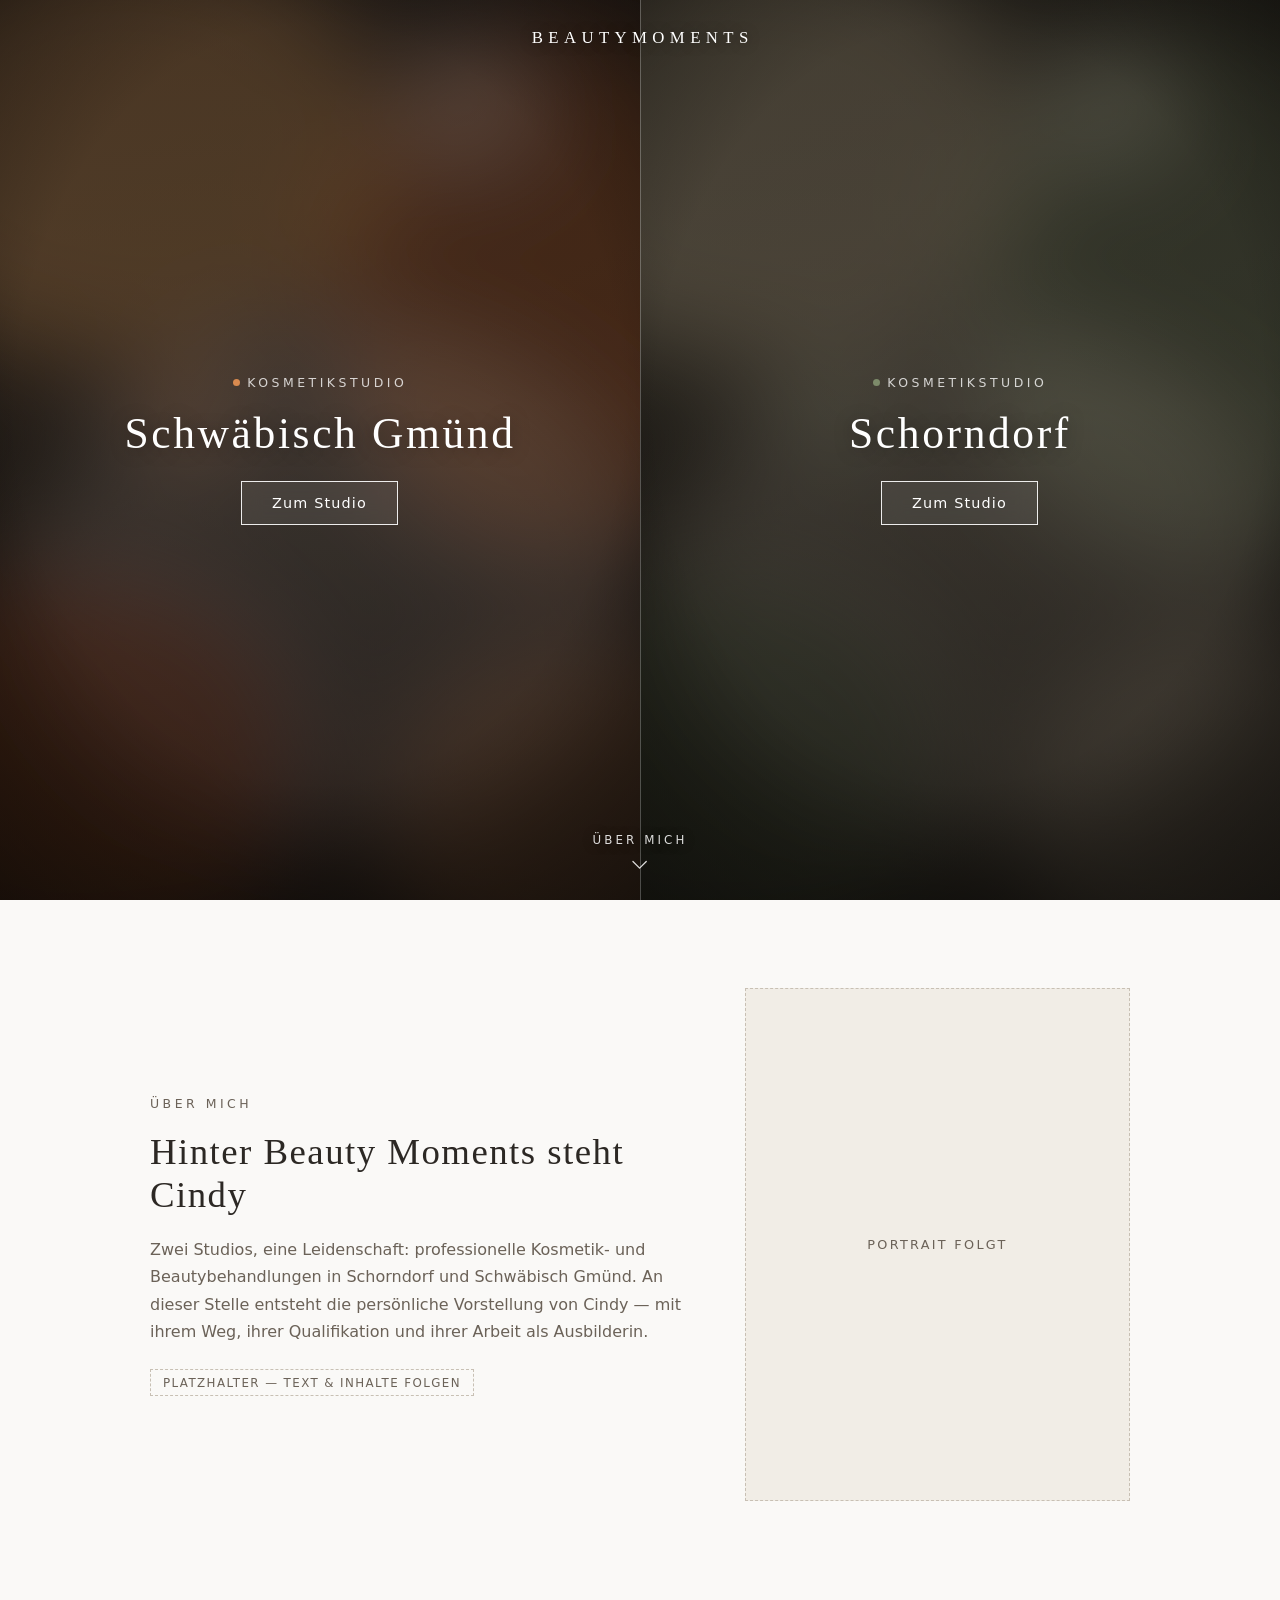
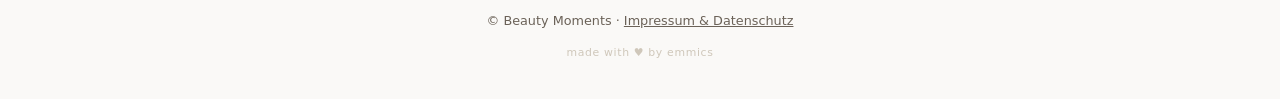
==== public/main/index.html @ 6bbbb347 "Landingpage beautymoments.de + Gmünd-Platzhalter - main/: 50/50-Split (Gmünd | Schorndorf) mit vollf" ====
<!doctype html>
<html lang="de">
  <head>
    <meta charset="UTF-8" />
    <meta name="viewport" content="width=device-width, initial-scale=1.0, viewport-fit=cover" />
    <title>Beauty Moments — Kosmetikstudios Schorndorf & Gmünd</title>
    <meta
      name="description"
      content="Beauty Moments — Kosmetikstudios in Schorndorf und Schwäbisch Gmünd. Dauerhafte Haarentfernung, Gesichtsbehandlungen, Headspa, Microneedling und mehr."
    />
    <meta name="theme-color" content="#1d1b16" />
    <style>
      :root {
        --ink: #2c2824;
        --ink-soft: #6b6258;
        --paper: #faf9f7;
        --accent-schorndorf: #7d8b6a;
        --accent-gmuend: #d98a4f;
      }

      * {
        box-sizing: border-box;
      }

      html {
        scroll-behavior: smooth;
        /* füllt Notch-Bereich und Overscroll, nicht nur den Body */
        background: #1d1b16;
      }

      body {
        margin: 0;
        font-family: system-ui, -apple-system, sans-serif;
        background: var(--paper);
        color: var(--ink);
      }

      h1,
      h2,
      .brand,
      .pane-name {
        font-family: Georgia, "Times New Roman", serif;
        font-weight: normal;
      }

      /* ---------- Split-Hero ---------- */
      .split {
        position: relative;
        display: grid;
        grid-template-columns: 1fr 1fr;
        height: 100svh;
        min-height: 560px;
      }

      .brand {
        position: absolute;
        top: max(1.75rem, env(safe-area-inset-top));
        left: 50%;
        transform: translateX(-50%);
        z-index: 3;
        margin: 0;
        /* gleicht den Letter-Spacing-Nachlauf hinter dem letzten Buchstaben aus */
        padding-left: 0.32em;
        color: #fff;
        font-size: 1.05rem;
        letter-spacing: 0.32em;
        text-transform: uppercase;
        white-space: nowrap;
        text-shadow: 0 1px 14px rgba(0, 0, 0, 0.45);
        pointer-events: none;
      }

      .pane {
        position: relative;
        display: flex;
        align-items: center;
        justify-content: center;
        overflow: hidden;
        text-decoration: none;
        outline: none;
      }

      .pane-bg {
        position: absolute;
        inset: 0;
        background-size: cover;
        background-position: center;
        transform: scale(1.02);
        transition: transform 0.9s cubic-bezier(0.2, 0.6, 0.2, 1);
      }

      .pane-gmuend .pane-bg {
        background-image: url("assets/hero-gmuend.svg");
      }

      .pane-schorndorf .pane-bg {
        background-image: url("assets/hero-schorndorf.svg");
      }

      .pane::after {
        content: "";
        position: absolute;
        inset: 0;
        background: linear-gradient(
          to bottom,
          rgba(10, 8, 6, 0.38),
          rgba(10, 8, 6, 0.28) 45%,
          rgba(10, 8, 6, 0.55)
        );
        transition: background-color 0.5s ease;
      }

      .pane:hover .pane-bg,
      .pane:focus-visible .pane-bg {
        transform: scale(1.07);
      }

      .pane-content {
        position: relative;
        z-index: 2;
        display: flex;
        flex-direction: column;
        align-items: center;
        gap: 1.1rem;
        padding: 2rem;
        text-align: center;
        color: #fff;
      }

      .pane-eyebrow {
        font-size: 0.78rem;
        letter-spacing: 0.28em;
        text-transform: uppercase;
        color: rgba(255, 255, 255, 0.78);
      }

      .pane-eyebrow::before {
        content: "";
        display: inline-block;
        width: 7px;
        height: 7px;
        border-radius: 50%;
        margin-right: 0.6em;
        vertical-align: 1px;
      }

      .pane-gmuend .pane-eyebrow::before {
        background: var(--accent-gmuend);
      }

      .pane-schorndorf .pane-eyebrow::before {
        background: var(--accent-schorndorf);
      }

      .pane-name {
        font-size: clamp(1.7rem, 3.4vw, 2.8rem);
        letter-spacing: 0.06em;
        margin: 0;
        text-shadow: 0 2px 18px rgba(0, 0, 0, 0.35);
      }

      .pane-cta {
        margin-top: 0.4rem;
        padding: 0.8rem 1.9rem;
        font-size: 0.9rem;
        letter-spacing: 0.08em;
        color: #fff;
        border: 1px solid rgba(255, 255, 255, 0.9);
        background: rgba(255, 255, 255, 0.08);
        backdrop-filter: blur(10px);
        -webkit-backdrop-filter: blur(10px);
        transition: background 0.35s ease, color 0.35s ease;
      }

      .pane:hover .pane-cta,
      .pane:focus-visible .pane-cta {
        background: rgba(255, 255, 255, 0.92);
        color: var(--ink);
      }

      .split::before {
        content: "";
        position: absolute;
        left: 50%;
        top: 0;
        bottom: 0;
        width: 1px;
        background: rgba(255, 255, 255, 0.25);
        z-index: 2;
        pointer-events: none;
      }

      /* ---------- Scroll-Hinweis ---------- */
      .scroll-hint {
        position: absolute;
        left: 50%;
        bottom: max(1.6rem, env(safe-area-inset-bottom));
        transform: translateX(-50%);
        z-index: 3;
        display: flex;
        flex-direction: column;
        align-items: center;
        gap: 0.45rem;
        color: rgba(255, 255, 255, 0.85);
        font-size: 0.74rem;
        letter-spacing: 0.26em;
        text-transform: uppercase;
        text-decoration: none;
        text-shadow: 0 1px 10px rgba(0, 0, 0, 0.5);
      }

      .scroll-hint svg {
        width: 20px;
        height: 20px;
        animation: bob 2.2s ease-in-out infinite;
      }

      @keyframes bob {
        0%,
        100% {
          transform: translateY(0);
          opacity: 0.85;
        }
        50% {
          transform: translateY(7px);
          opacity: 1;
        }
      }

      @media (prefers-reduced-motion: reduce) {
        .scroll-hint svg {
          animation: none;
        }
        html {
          scroll-behavior: auto;
        }
      }

      /* ---------- Über mich ---------- */
      .about {
        padding: 5.5rem max(1.5rem, env(safe-area-inset-right)) 5rem
          max(1.5rem, env(safe-area-inset-left));
      }

      .about-inner {
        max-width: 980px;
        margin: 0 auto;
        display: grid;
        grid-template-columns: 1.4fr 1fr;
        gap: 3.5rem;
        align-items: center;
      }

      .about-eyebrow {
        font-size: 0.78rem;
        letter-spacing: 0.28em;
        text-transform: uppercase;
        color: var(--ink-soft);
        margin: 0 0 1rem;
      }

      .about h2 {
        font-size: clamp(1.6rem, 3vw, 2.3rem);
        letter-spacing: 0.04em;
        margin: 0 0 1.25rem;
      }

      .about p {
        line-height: 1.7;
        color: var(--ink-soft);
        margin: 0 0 1rem;
      }

      .placeholder-note {
        display: inline-block;
        margin-top: 0.5rem;
        padding: 0.35rem 0.75rem;
        font-size: 0.74rem;
        letter-spacing: 0.12em;
        text-transform: uppercase;
        color: var(--ink-soft);
        border: 1px dashed #c8c0b4;
      }

      .portrait-placeholder {
        aspect-ratio: 3 / 4;
        display: flex;
        align-items: center;
        justify-content: center;
        border: 1px dashed #c8c0b4;
        background: #f1ede6;
        color: var(--ink-soft);
        font-size: 0.8rem;
        letter-spacing: 0.18em;
        text-transform: uppercase;
        text-align: center;
        padding: 1rem;
      }

      /* ---------- Footer ---------- */
      footer {
        padding: 2rem max(1.5rem, env(safe-area-inset-right))
          max(2.5rem, calc(1rem + env(safe-area-inset-bottom)))
          max(1.5rem, env(safe-area-inset-left));
        text-align: center;
        font-size: 0.8rem;
        color: var(--ink-soft);
      }

      footer a {
        color: inherit;
      }

      .made-by {
        margin: 1.1rem 0 0;
        font-size: 0.68rem;
        letter-spacing: 0.06em;
        color: #cfc7ba;
      }

      .made-by a {
        color: inherit;
        text-decoration: none;
      }

      .made-by a:hover {
        color: var(--ink-soft);
      }

      /* ---------- Mobil ---------- */
      @media (max-width: 720px) {
        .split {
          grid-template-columns: 1fr;
          grid-template-rows: 1fr 1fr;
        }

        .split::before {
          left: 0;
          right: 0;
          top: 50%;
          bottom: auto;
          width: auto;
          height: 1px;
        }

        .brand {
          font-size: 0.85rem;
        }

        .about-inner {
          grid-template-columns: 1fr;
          gap: 2.5rem;
        }

        .portrait-placeholder {
          max-width: 320px;
          margin: 0 auto;
        }
      }
    </style>
  </head>
  <body>
    <header class="split">
      <p class="brand">BeautyMoments</p>

      <a class="pane pane-gmuend" href="https://gmuend.beautymoments.de" aria-label="Zum Studio Schwäbisch Gmünd">
        <span class="pane-bg" aria-hidden="true"></span>
        <span class="pane-content">
          <span class="pane-eyebrow">Kosmetikstudio</span>
          <span class="pane-name">Schwäbisch Gmünd</span>
          <span class="pane-cta">Zum Studio</span>
        </span>
      </a>

      <a class="pane pane-schorndorf" href="https://schorndorf.beautymoments.de" aria-label="Zum Studio Schorndorf">
        <span class="pane-bg" aria-hidden="true"></span>
        <span class="pane-content">
          <span class="pane-eyebrow">Kosmetikstudio</span>
          <span class="pane-name">Schorndorf</span>
          <span class="pane-cta">Zum Studio</span>
        </span>
      </a>

      <a class="scroll-hint" href="#ueber-mich">
        Über mich
        <svg viewBox="0 0 24 24" fill="none" stroke="currentColor" stroke-width="1.5" aria-hidden="true">
          <path d="M4 9l8 8 8-8" stroke-linecap="round" stroke-linejoin="round" />
        </svg>
      </a>
    </header>

    <main>
      <section id="ueber-mich" class="about">
        <div class="about-inner">
          <div>
            <p class="about-eyebrow">Über mich</p>
            <h2>Hinter Beauty Moments steht Cindy</h2>
            <p>
              Zwei Studios, eine Leidenschaft: professionelle Kosmetik- und Beautybehandlungen
              in Schorndorf und Schwäbisch Gmünd. An dieser Stelle entsteht die persönliche
              Vorstellung von Cindy — mit ihrem Weg, ihrer Qualifikation und ihrer Arbeit
              als Ausbilderin.
            </p>
            <span class="placeholder-note">Platzhalter — Text &amp; Inhalte folgen</span>
          </div>
          <div class="portrait-placeholder" role="img" aria-label="Platzhalter für ein Portrait von Cindy">
            Portrait folgt
          </div>
        </div>
      </section>
    </main>

    <footer>
      © Beauty Moments ·
      <a href="https://schorndorf.beautymoments.de/imprint.html">Impressum &amp; Datenschutz</a>
      <p class="made-by">made with ♥ by <a href="https://emmics.de">emmics</a></p>
    </footer>
  </body>
</html>
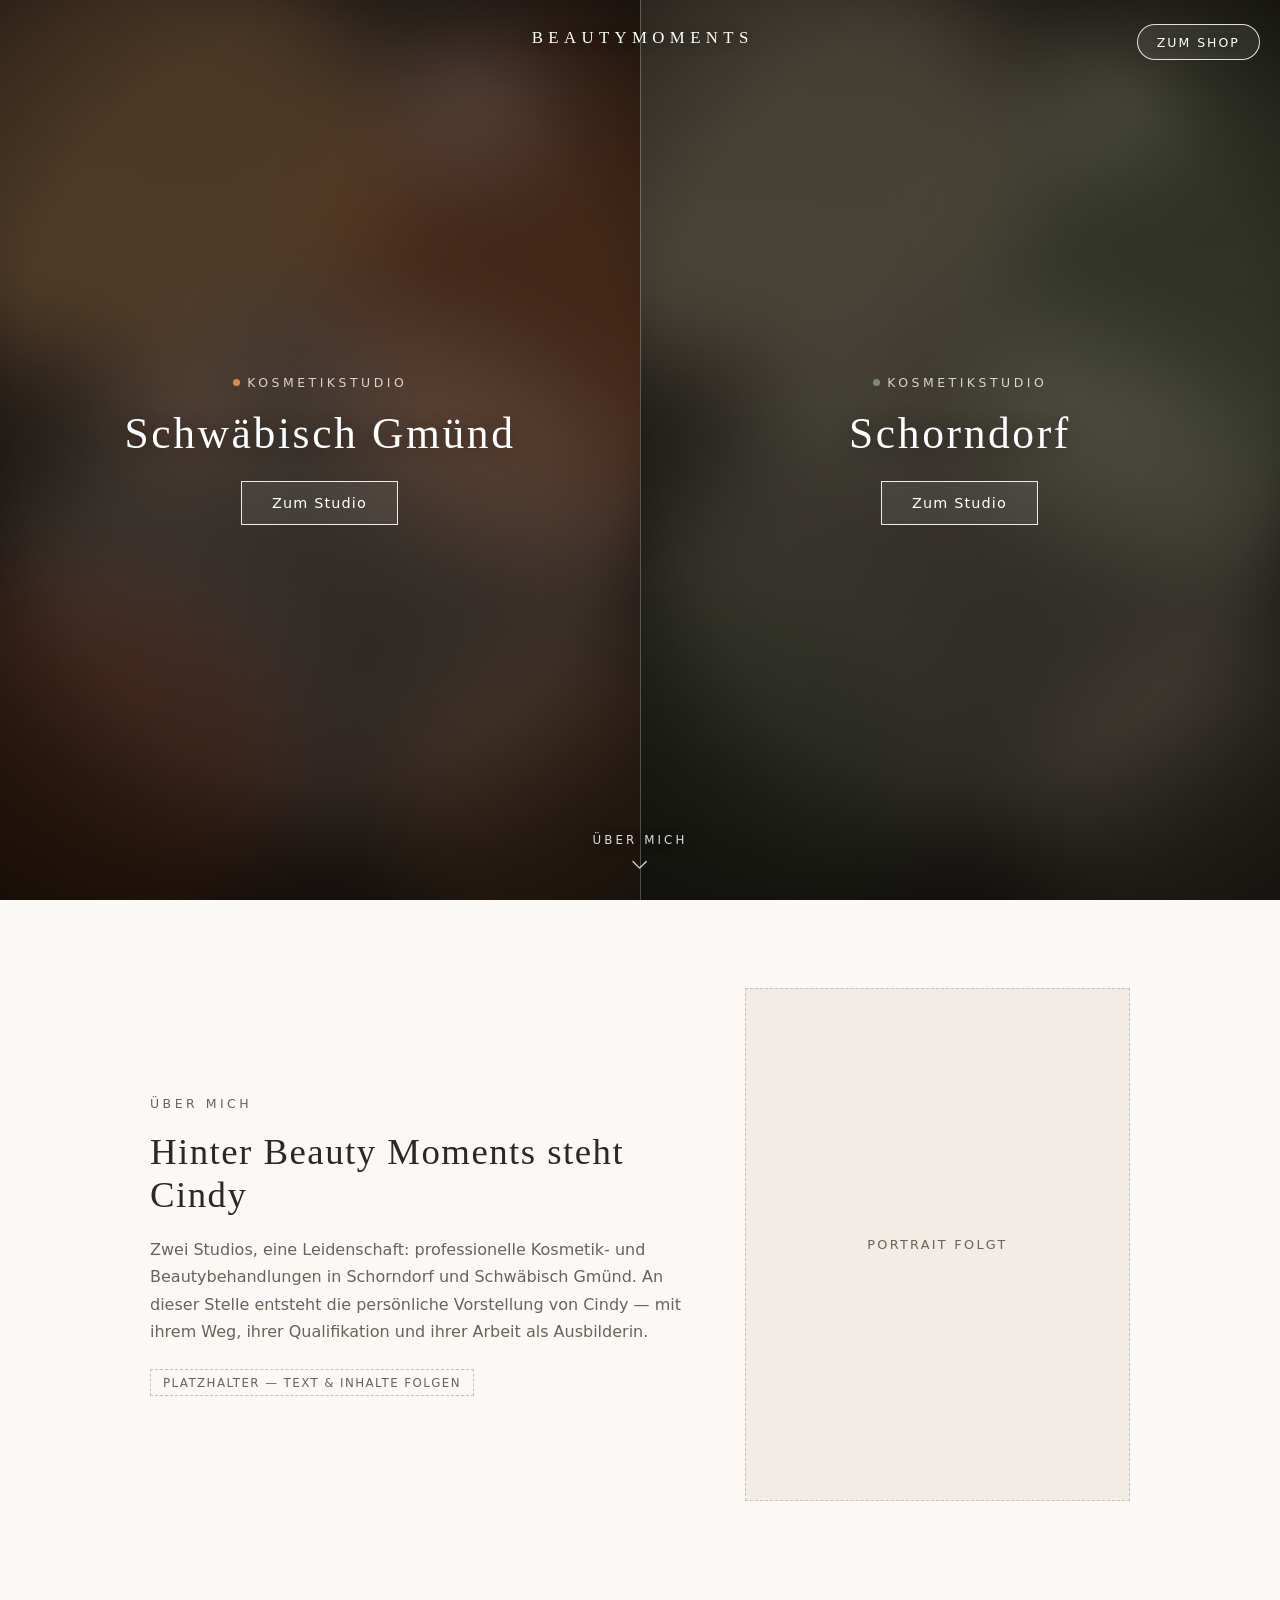
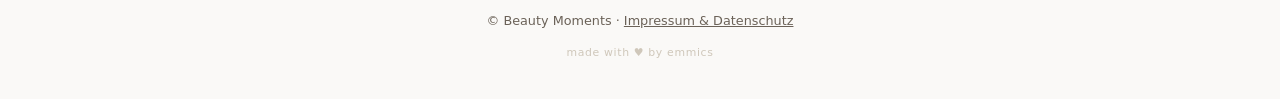
==== commit 8c3c8437: "Add standalone shop demo on /shop (Snipcart-compatible mock) Self-contained preview of the planned s" ====
--- a/public/main/index.html
+++ b/public/main/index.html
@@ -70,6 +70,36 @@
         pointer-events: none;
       }
 
+      /* ---------- Shop-Einstieg ---------- */
+      .shop-link {
+        position: absolute;
+        top: max(1.5rem, env(safe-area-inset-top));
+        right: max(1.25rem, env(safe-area-inset-right));
+        z-index: 4;
+        display: inline-flex;
+        align-items: center;
+        gap: 0.5rem;
+        padding: 0.6rem 1.2rem;
+        color: #fff;
+        font-size: 0.78rem;
+        letter-spacing: 0.16em;
+        text-transform: uppercase;
+        text-decoration: none;
+        border: 1px solid rgba(255, 255, 255, 0.85);
+        border-radius: 999px;
+        background: rgba(255, 255, 255, 0.08);
+        backdrop-filter: blur(10px);
+        -webkit-backdrop-filter: blur(10px);
+        text-shadow: 0 1px 10px rgba(0, 0, 0, 0.4);
+        transition: background 0.3s ease, color 0.3s ease;
+      }
+
+      .shop-link:hover,
+      .shop-link:focus-visible {
+        background: rgba(255, 255, 255, 0.92);
+        color: var(--ink);
+      }
+
       .pane {
         position: relative;
         display: flex;
@@ -362,6 +392,7 @@
   <body>
     <header class="split">
       <p class="brand">BeautyMoments</p>
+      <a class="shop-link" href="shop.html">Zum Shop</a>
 
       <a class="pane pane-gmuend" href="https://gmuend.beautymoments.de" aria-label="Zum Studio Schwäbisch Gmünd">
         <span class="pane-bg" aria-hidden="true"></span>
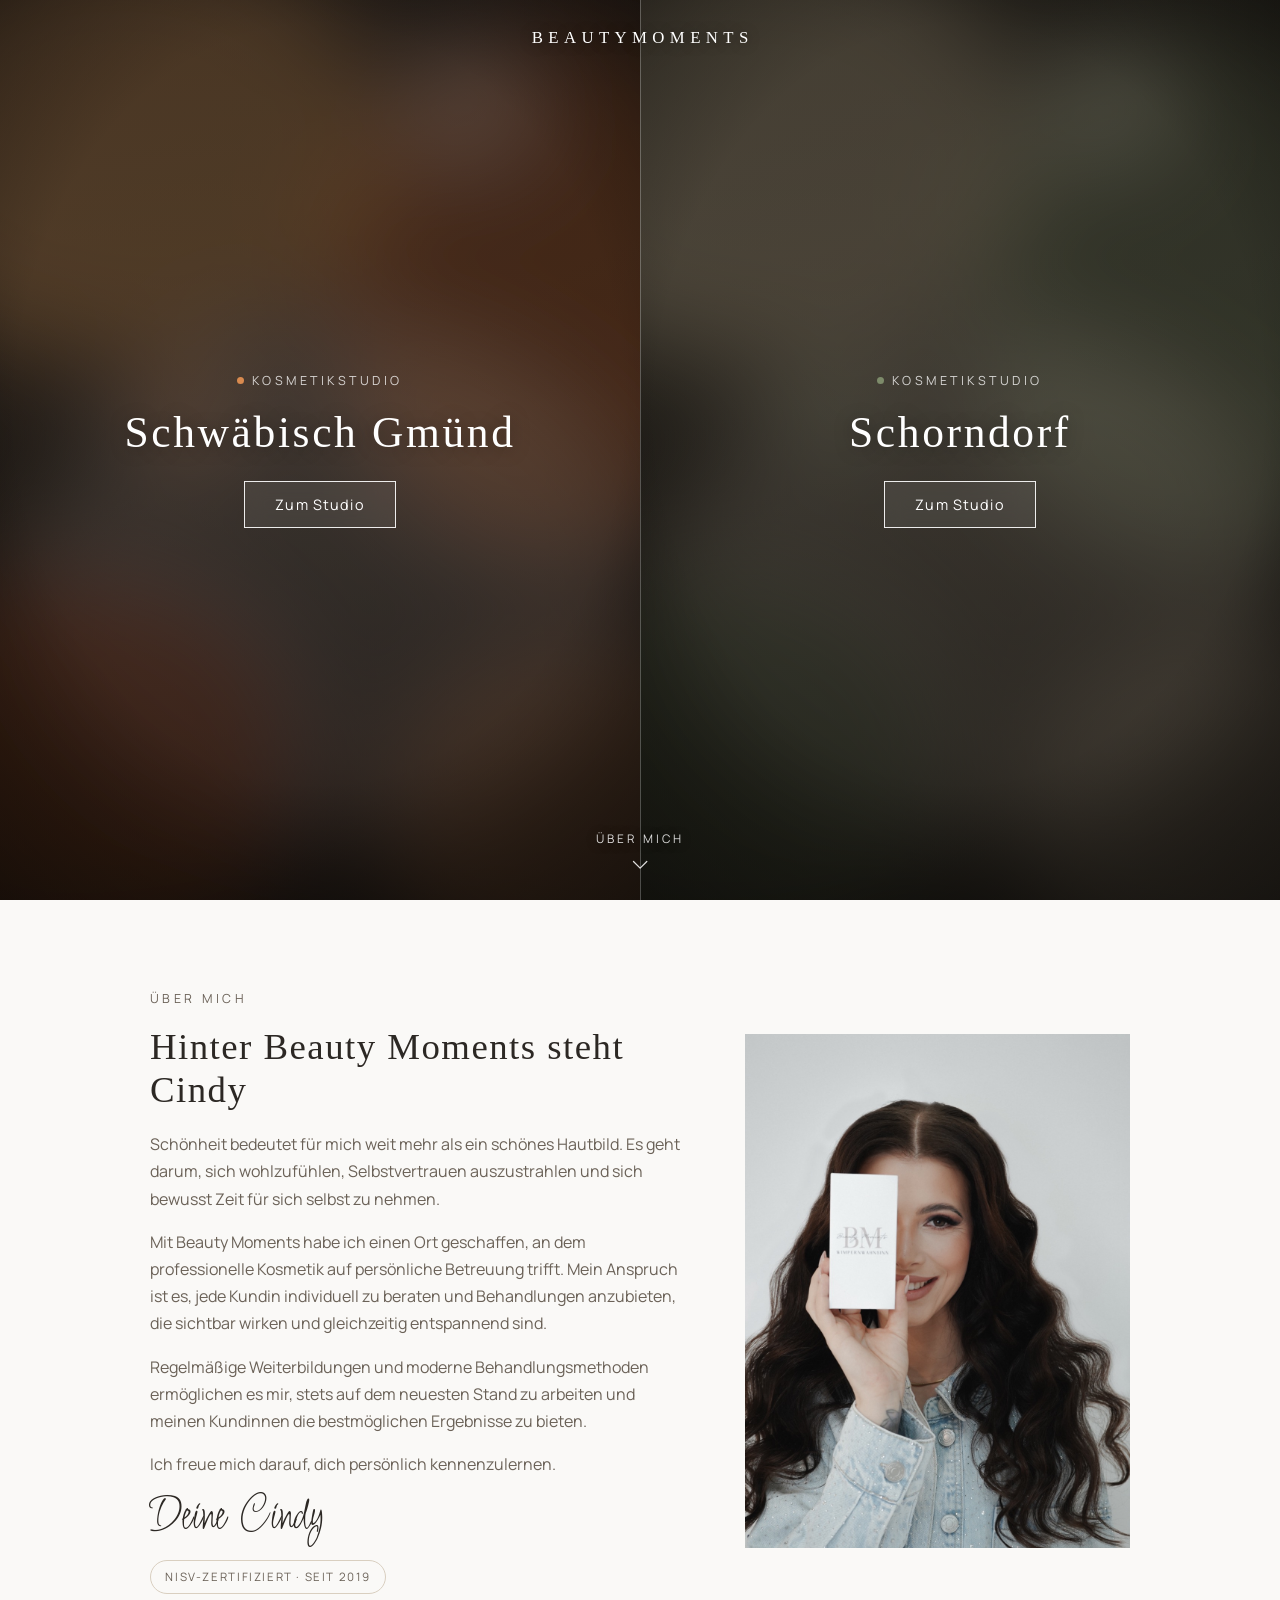
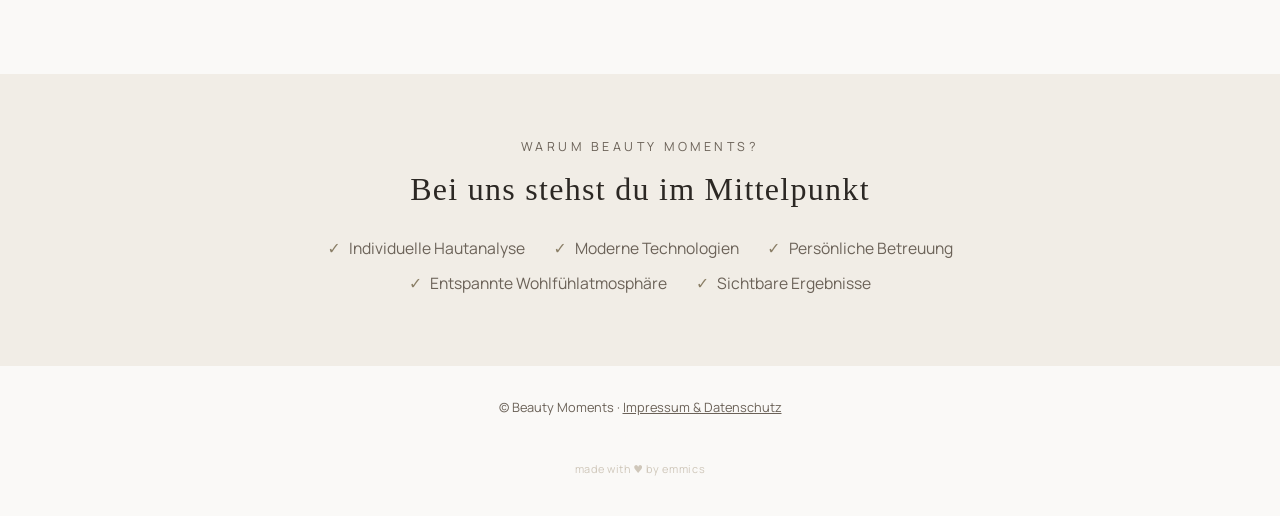
==== commit 99ab741d: "Cindy-Feedback: Schorndorf-Content, Licorice-Signatur, Font-Auswahlseite - Schorndorf: Inhalt/Stylin" ====
--- a/public/main/index.html
+++ b/public/main/index.html
@@ -9,6 +9,9 @@
       content="Beauty Moments — Kosmetikstudios in Schorndorf und Schwäbisch Gmünd. Dauerhafte Haarentfernung, Gesichtsbehandlungen, Headspa, Microneedling und mehr."
     />
     <meta name="theme-color" content="#1d1b16" />
+    <link rel="preconnect" href="https://fonts.googleapis.com" />
+    <link rel="preconnect" href="https://fonts.gstatic.com" crossorigin />
+    <link rel="stylesheet" href="https://fonts.googleapis.com/css2?family=Licorice&family=Manrope:wght@400;500;600;700&display=swap" />
     <style>
       :root {
         --ink: #2c2824;
@@ -30,7 +33,7 @@
 
       body {
         margin: 0;
-        font-family: system-ui, -apple-system, sans-serif;
+        font-family: "Manrope", system-ui, -apple-system, sans-serif;
         background: var(--paper);
         color: var(--ink);
       }
@@ -70,34 +73,14 @@
         pointer-events: none;
       }
 
-      /* ---------- Shop-Einstieg ---------- */
-      .shop-link {
-        position: absolute;
-        top: max(1.5rem, env(safe-area-inset-top));
-        right: max(1.25rem, env(safe-area-inset-right));
-        z-index: 4;
-        display: inline-flex;
-        align-items: center;
-        gap: 0.5rem;
-        padding: 0.6rem 1.2rem;
-        color: #fff;
-        font-size: 0.78rem;
-        letter-spacing: 0.16em;
-        text-transform: uppercase;
+      /* ---------- Versteckter Shop-Link (Footer) ---------- */
+      .shop-hidden {
+        display: block;
+        margin-top: 0.8rem;
+        font-size: 0.68rem;
+        letter-spacing: 0.06em;
+        color: var(--paper); /* = Seitenhintergrund -> praktisch unsichtbar */
         text-decoration: none;
-        border: 1px solid rgba(255, 255, 255, 0.85);
-        border-radius: 999px;
-        background: rgba(255, 255, 255, 0.08);
-        backdrop-filter: blur(10px);
-        -webkit-backdrop-filter: blur(10px);
-        text-shadow: 0 1px 10px rgba(0, 0, 0, 0.4);
-        transition: background 0.3s ease, color 0.3s ease;
-      }
-
-      .shop-link:hover,
-      .shop-link:focus-visible {
-        background: rgba(255, 255, 255, 0.92);
-        color: var(--ink);
       }
 
       .pane {
@@ -301,30 +284,79 @@
         margin: 0 0 1rem;
       }
 
-      .placeholder-note {
+      .about .signature {
+        font-family: "Licorice", "Segoe Script", cursive;
+        font-size: 3.1rem;
+        line-height: 1;
+        color: var(--ink);
+        margin: 0.5rem 0 0;
+      }
+
+      .about .cert-badge {
         display: inline-block;
-        margin-top: 0.5rem;
-        padding: 0.35rem 0.75rem;
-        font-size: 0.74rem;
-        letter-spacing: 0.12em;
+        margin: 1rem 0 0;
+        padding: 0.4rem 0.9rem;
+        font-size: 0.72rem;
+        letter-spacing: 0.14em;
         text-transform: uppercase;
         color: var(--ink-soft);
-        border: 1px dashed #c8c0b4;
-      }
-
-      .portrait-placeholder {
+        border: 1px solid #d9cfc0;
+        border-radius: 999px;
+      }
+
+      .portrait {
         aspect-ratio: 3 / 4;
+        overflow: hidden;
+      }
+
+      .portrait img {
+        width: 100%;
+        height: 100%;
+        object-fit: cover;
+        display: block;
+      }
+
+      /* ---------- Warum Beauty Moments ---------- */
+      .why-band {
+        background: #f1ede6;
+        padding: 4rem max(1.5rem, env(safe-area-inset-right)) 4.5rem
+          max(1.5rem, env(safe-area-inset-left));
+      }
+
+      .why-band-inner {
+        max-width: 900px;
+        margin: 0 auto;
+        text-align: center;
+      }
+
+      .why-band h2 {
+        font-size: clamp(1.5rem, 2.6vw, 2rem);
+        letter-spacing: 0.04em;
+        margin: 0.5rem 0 1.8rem;
+      }
+
+      .why-checks {
+        list-style: none;
+        margin: 0;
+        padding: 0;
+        display: flex;
+        flex-wrap: wrap;
+        justify-content: center;
+        gap: 0.8rem 1.8rem;
+      }
+
+      .why-checks li {
         display: flex;
         align-items: center;
-        justify-content: center;
-        border: 1px dashed #c8c0b4;
-        background: #f1ede6;
+        gap: 0.5rem;
         color: var(--ink-soft);
-        font-size: 0.8rem;
-        letter-spacing: 0.18em;
-        text-transform: uppercase;
-        text-align: center;
-        padding: 1rem;
+        font-size: 0.98rem;
+      }
+
+      .why-checks li::before {
+        content: "✓";
+        color: #8a7e66;
+        font-weight: 700;
       }
 
       /* ---------- Footer ---------- */
@@ -382,7 +414,7 @@
           gap: 2.5rem;
         }
 
-        .portrait-placeholder {
+        .portrait {
           max-width: 320px;
           margin: 0 auto;
         }
@@ -392,7 +424,6 @@
   <body>
     <header class="split">
       <p class="brand">BeautyMoments</p>
-      <a class="shop-link" href="shop.html">Zum Shop</a>
 
       <a class="pane pane-gmuend" href="https://gmuend.beautymoments.de" aria-label="Zum Studio Schwäbisch Gmünd">
         <span class="pane-bg" aria-hidden="true"></span>
@@ -427,23 +458,50 @@
             <p class="about-eyebrow">Über mich</p>
             <h2>Hinter Beauty Moments steht Cindy</h2>
             <p>
-              Zwei Studios, eine Leidenschaft: professionelle Kosmetik- und Beautybehandlungen
-              in Schorndorf und Schwäbisch Gmünd. An dieser Stelle entsteht die persönliche
-              Vorstellung von Cindy — mit ihrem Weg, ihrer Qualifikation und ihrer Arbeit
-              als Ausbilderin.
+              Schönheit bedeutet für mich weit mehr als ein schönes Hautbild. Es geht darum,
+              sich wohlzufühlen, Selbstvertrauen auszustrahlen und sich bewusst Zeit für sich
+              selbst zu nehmen.
             </p>
-            <span class="placeholder-note">Platzhalter — Text &amp; Inhalte folgen</span>
+            <p>
+              Mit Beauty Moments habe ich einen Ort geschaffen, an dem professionelle Kosmetik
+              auf persönliche Betreuung trifft. Mein Anspruch ist es, jede Kundin individuell
+              zu beraten und Behandlungen anzubieten, die sichtbar wirken und gleichzeitig
+              entspannend sind.
+            </p>
+            <p>
+              Regelmäßige Weiterbildungen und moderne Behandlungsmethoden ermöglichen es mir,
+              stets auf dem neuesten Stand zu arbeiten und meinen Kundinnen die bestmöglichen
+              Ergebnisse zu bieten.
+            </p>
+            <p>Ich freue mich darauf, dich persönlich kennenzulernen.</p>
+            <p class="signature">Deine Cindy</p>
+            <p class="cert-badge">NiSV-zertifiziert · seit 2019</p>
           </div>
-          <div class="portrait-placeholder" role="img" aria-label="Platzhalter für ein Portrait von Cindy">
-            Portrait folgt
+          <div class="portrait">
+            <img src="assets/cindy.jpg" alt="Cindy, Inhaberin von Beauty Moments" loading="lazy" decoding="async" />
           </div>
         </div>
       </section>
+
+      <section class="why-band" aria-label="Warum Beauty Moments">
+        <div class="why-band-inner">
+          <p class="about-eyebrow">Warum Beauty Moments?</p>
+          <h2>Bei uns stehst du im Mittelpunkt</h2>
+          <ul class="why-checks">
+            <li>Individuelle Hautanalyse</li>
+            <li>Moderne Technologien</li>
+            <li>Persönliche Betreuung</li>
+            <li>Entspannte Wohlfühlatmosphäre</li>
+            <li>Sichtbare Ergebnisse</li>
+          </ul>
+        </div>
+      </section>
     </main>
 
     <footer>
       © Beauty Moments ·
       <a href="https://schorndorf.beautymoments.de/imprint.html">Impressum &amp; Datenschutz</a>
+      <a class="shop-hidden" href="shop.html">Zum Shop</a>
       <p class="made-by">made with ♥ by <a href="https://emmics.de">emmics</a></p>
     </footer>
   </body>
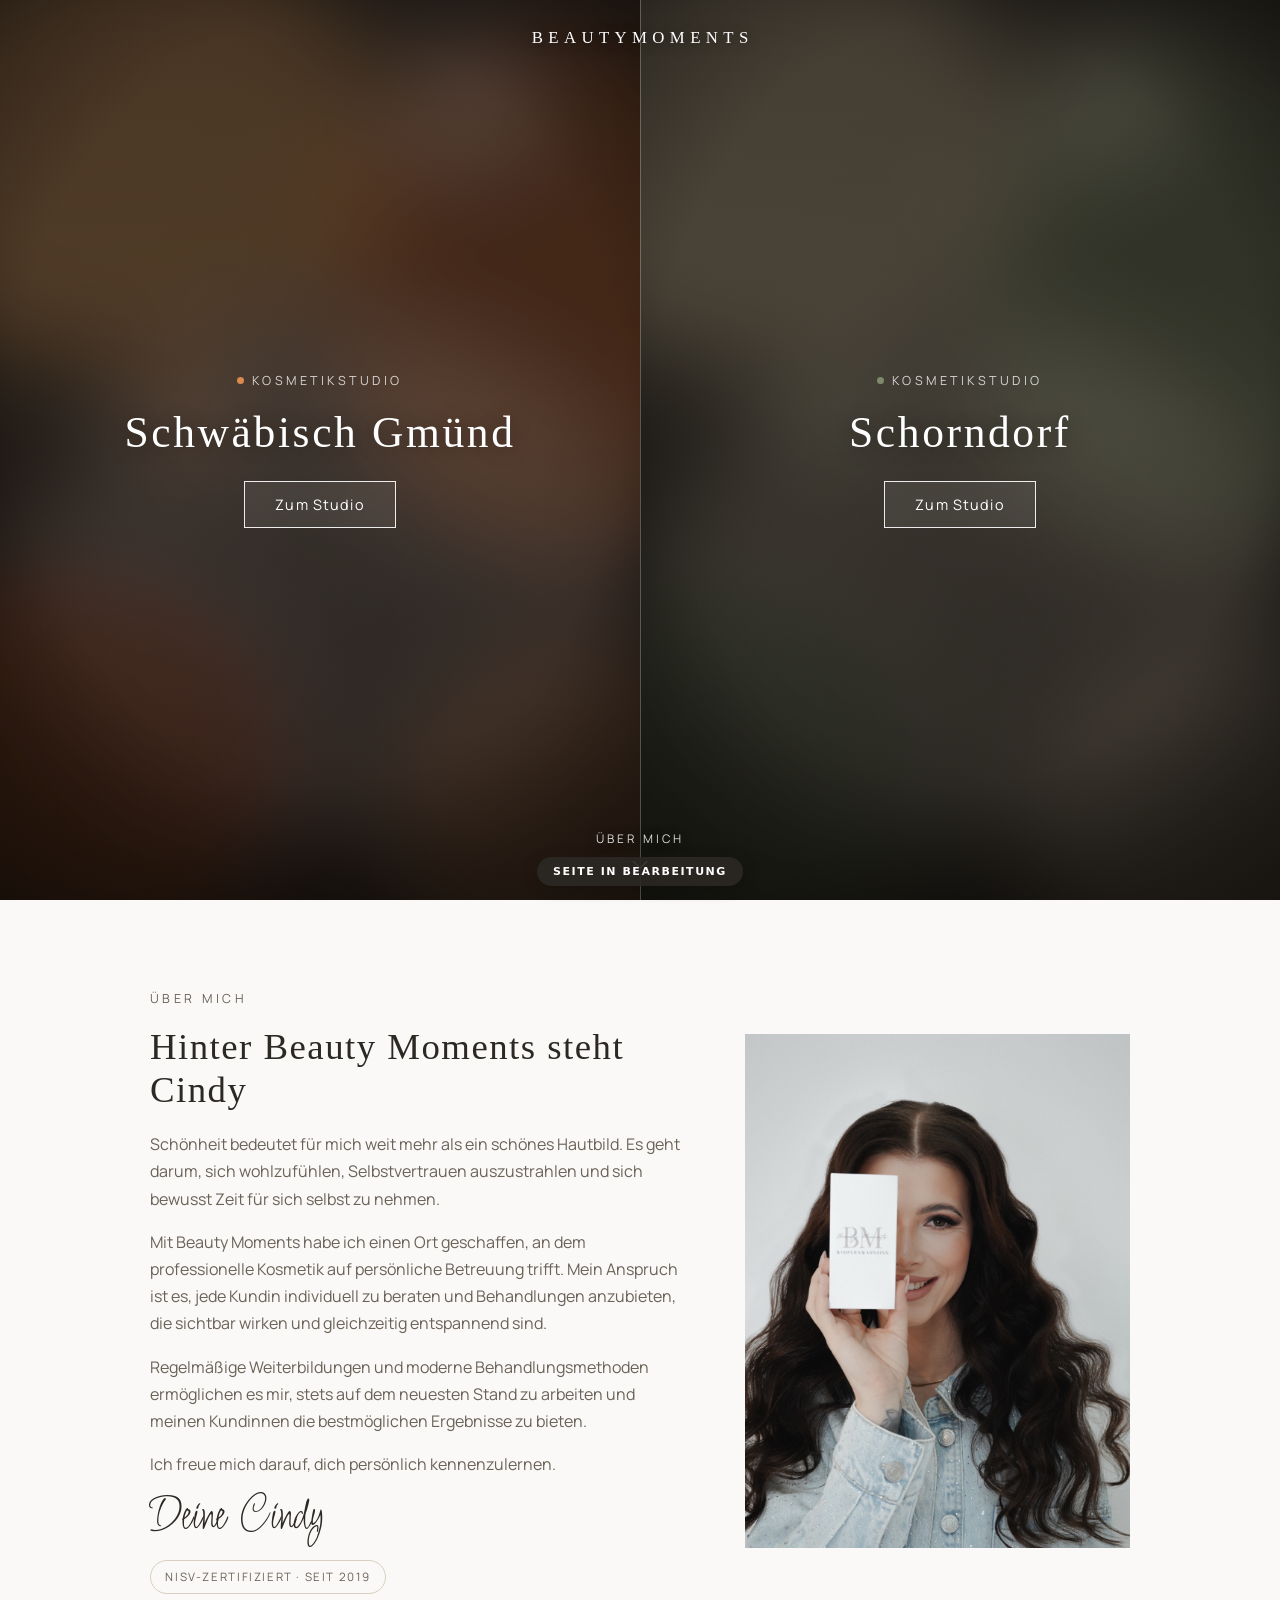
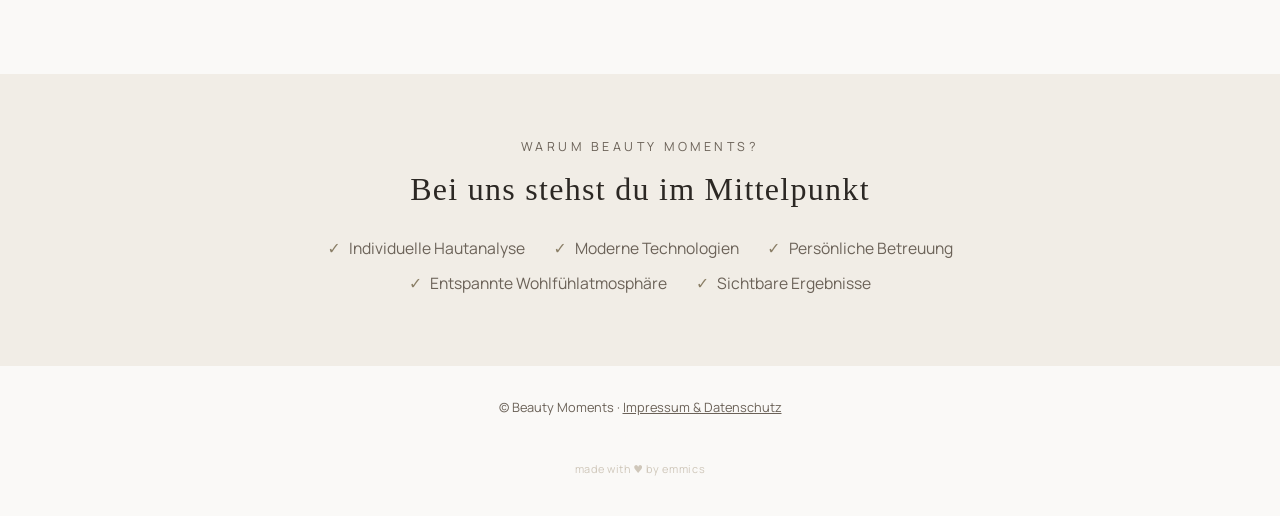
==== commit c982e98e: "Gmünd-Seite aufgebaut, Über-mich vereinheitlicht, Rezensionen, WIP-Badge - Gmünd: vollständige Struk" ====
--- a/public/main/index.html
+++ b/public/main/index.html
@@ -422,6 +422,7 @@
     </style>
   </head>
   <body>
+    <div class="wip-badge" style="position:fixed;left:50%;bottom:max(14px,env(safe-area-inset-bottom));transform:translateX(-50%);z-index:3000;background:rgba(44,40,36,0.9);color:#fff;font:600 11px/1 -apple-system,system-ui,sans-serif;letter-spacing:0.14em;text-transform:uppercase;padding:9px 16px;border-radius:999px;box-shadow:0 4px 16px rgba(0,0,0,0.18);pointer-events:none;">Seite in Bearbeitung</div>
     <header class="split">
       <p class="brand">BeautyMoments</p>
 
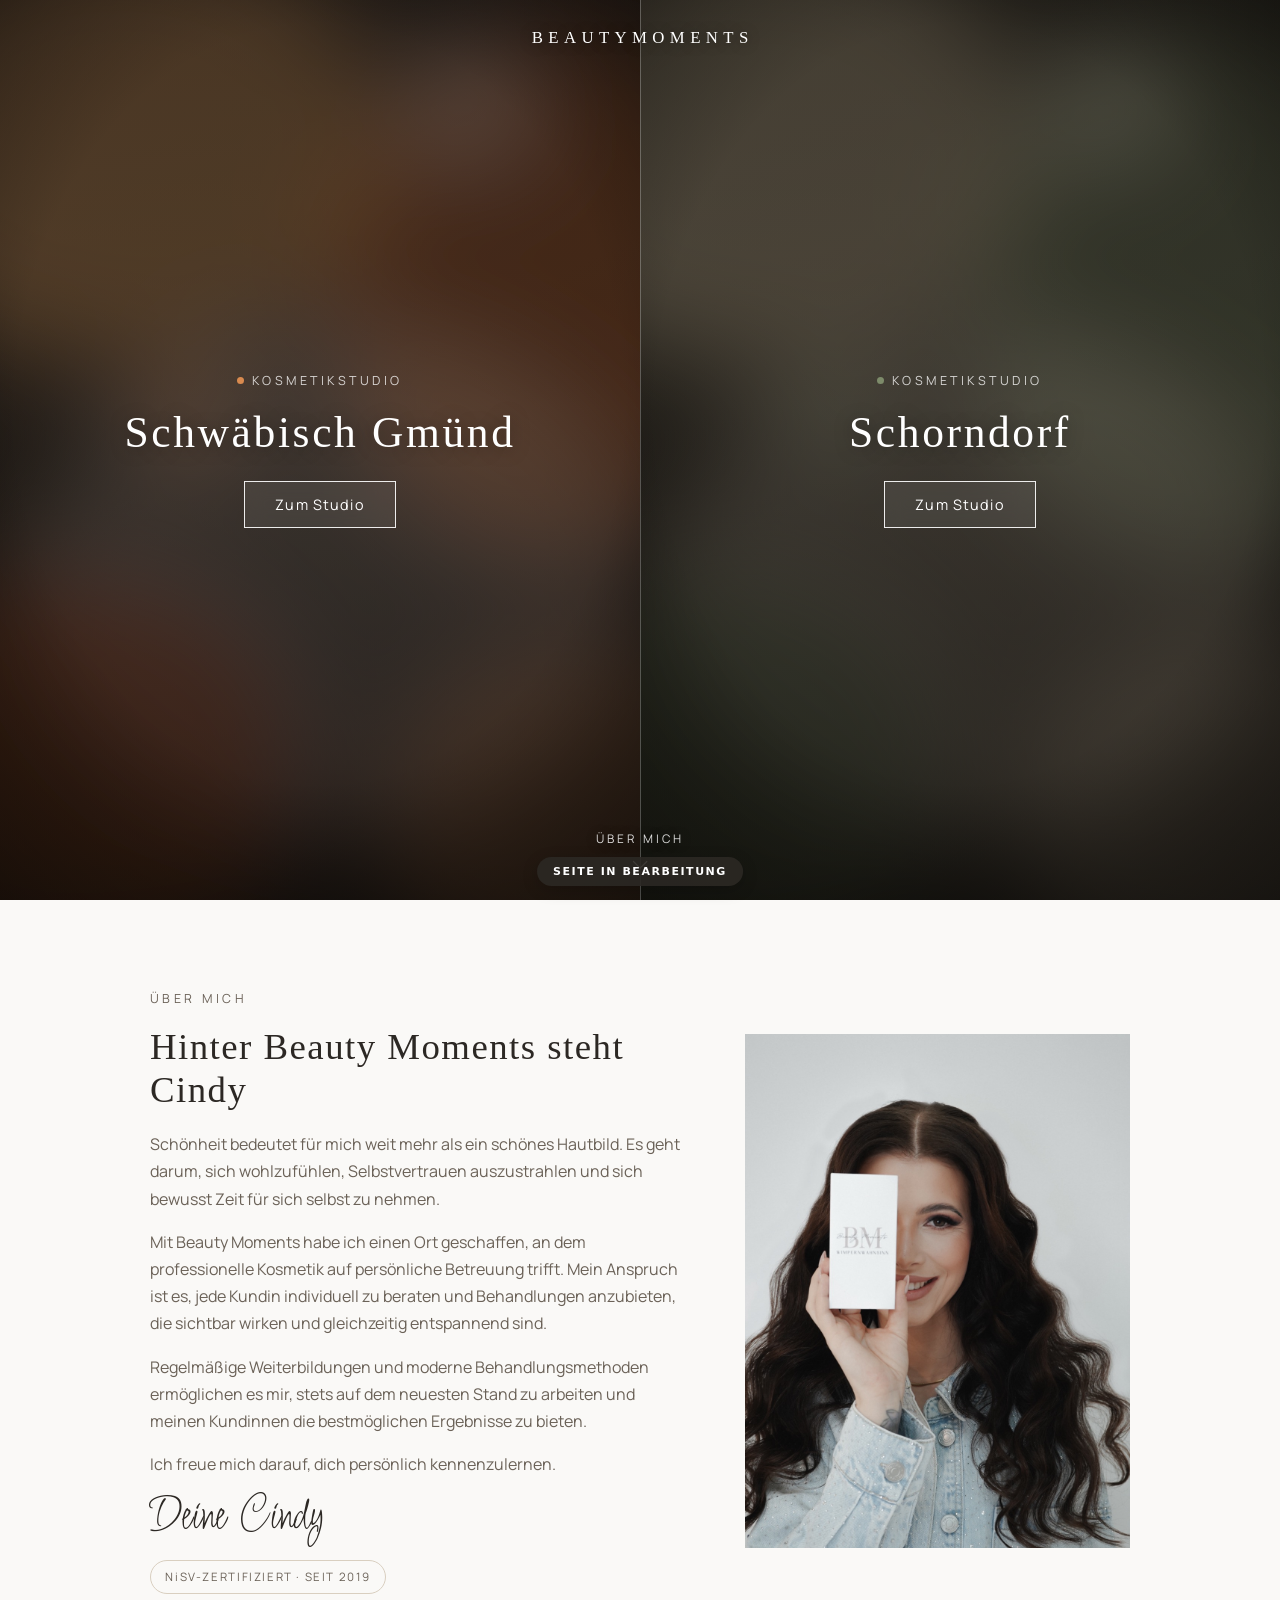
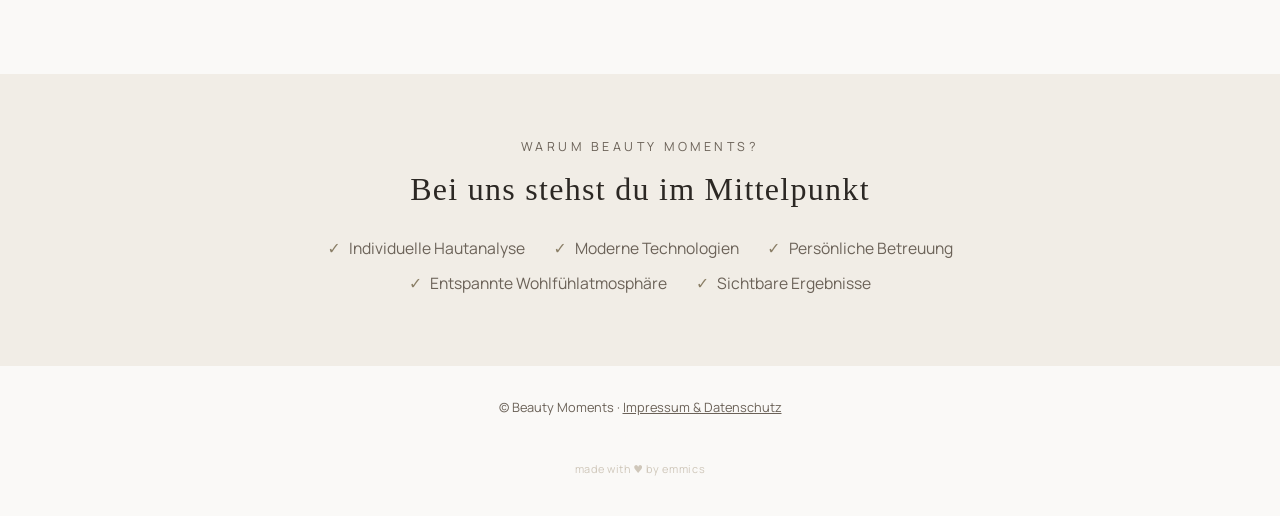
==== commit f6abd9a0: "Gmünd-Insta-Handle, NiSV-Schreibweise, Lash-Tagline hervorgehoben - Gmünd: Instagram-Link/Handle auf" ====
--- a/public/main/index.html
+++ b/public/main/index.html
@@ -476,7 +476,7 @@
             </p>
             <p>Ich freue mich darauf, dich persönlich kennenzulernen.</p>
             <p class="signature">Deine Cindy</p>
-            <p class="cert-badge">NiSV-zertifiziert · seit 2019</p>
+            <p class="cert-badge"><span style="text-transform:none">NiSV</span>-zertifiziert · seit 2019</p>
           </div>
           <div class="portrait">
             <img src="assets/cindy.jpg" alt="Cindy, Inhaberin von Beauty Moments" loading="lazy" decoding="async" />
